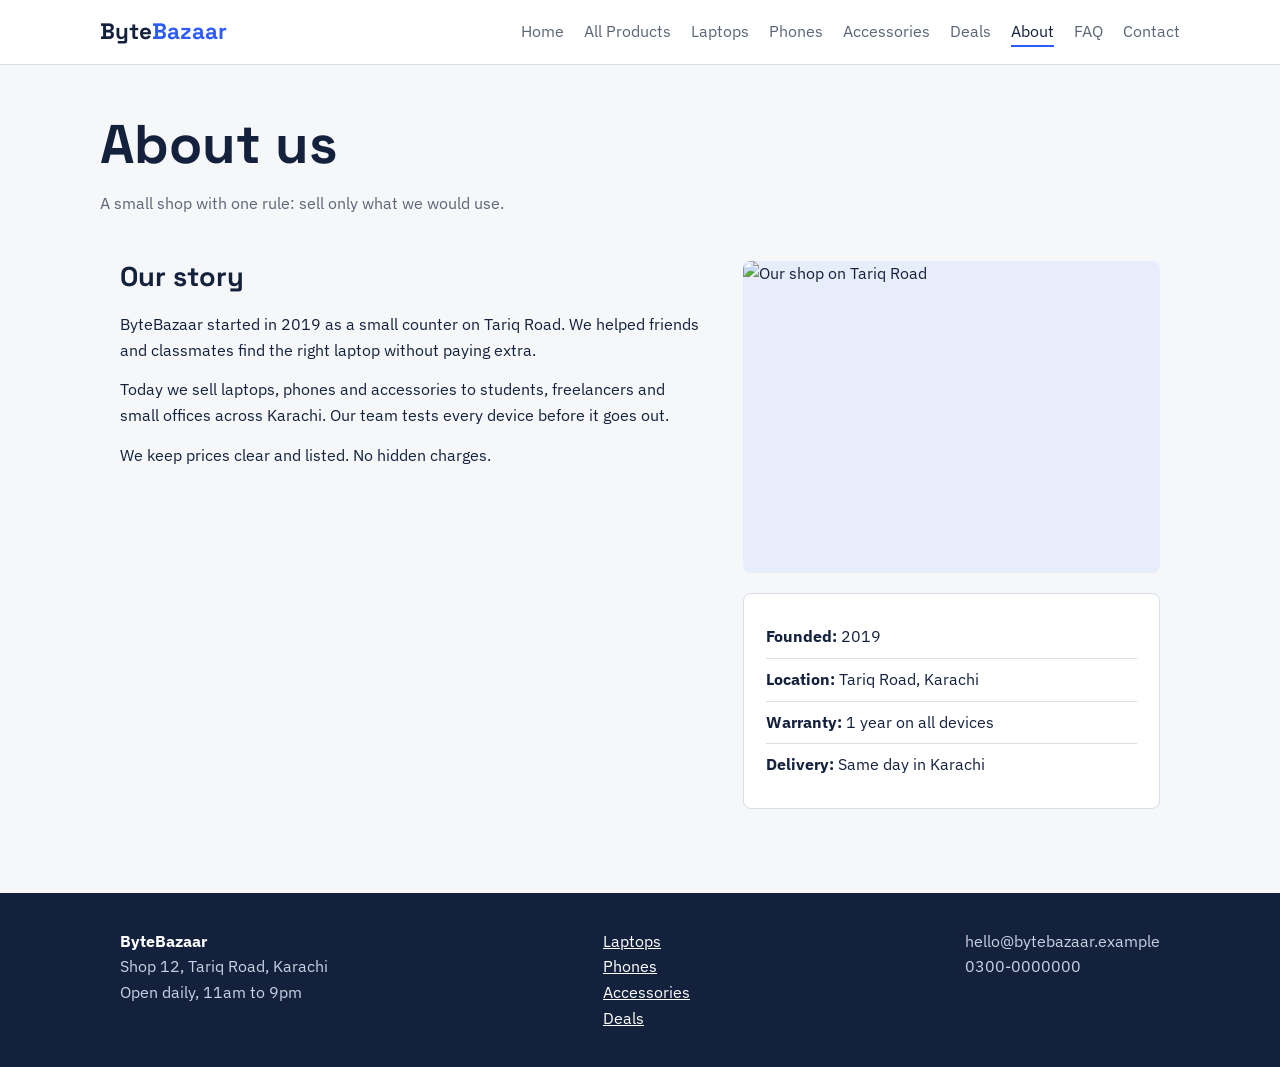
==== about.html @ e1d4a132 "Add files via upload" ====
<!DOCTYPE html>
<html lang="en">

<head>
    <meta charset="UTF-8">
    <meta name="viewport" content="width=device-width, initial-scale=1">
    <title>About | ByteBazaar</title>
    <meta name="description" content="ByteBazaar - laptops, phones and accessories in Karachi.">
    <link rel="preconnect" href="https://fonts.googleapis.com">
    <link
        href="https://fonts.googleapis.com/css2?family=IBM+Plex+Sans:wght@400;600&family=Space+Grotesk:wght@500;700&display=swap"
        rel="stylesheet">
    <link rel="stylesheet" href="style.css">
</head>

<body>
    <header>
        <div class="wrap nav">
            <a class="logo" href="index.html">Byte<span>Bazaar</span></a>
            <nav aria-label="Main">
                <ul>
                    <li><a href="index.html">Home</a></li>
                    <li><a href="products.html">All Products</a></li>
                    <li><a href="laptops.html">Laptops</a></li>
                    <li><a href="phones.html">Phones</a></li>
                    <li><a href="accessories.html">Accessories</a></li>
                    <li><a href="deals.html">Deals</a></li>
                    <li><a href="about.html" class="active" aria-current="page">About</a></li>
                    <li><a href="faq.html">FAQ</a></li>
                    <li><a href="contact.html">Contact</a></li>
                </ul>
            </nav>
        </div>
    </header>
    <main>
        <div class="wrap page-head">
            <h1>About us</h1>
            <p>A small shop with one rule: sell only what we would use.</p>
        </div>
        <section>
            <div class="wrap two">
                <div>
                    <h2>Our story</h2>
                    <p>ByteBazaar started in 2019 as a small counter on Tariq Road. We helped friends and classmates
                        find the right laptop without paying extra.</p>
                    <p>Today we sell laptops, phones and accessories to students, freelancers and small offices across
                        Karachi. Our team tests every device before it goes out.</p>
                    <p>We keep prices clear and listed. No hidden charges.</p>
                </div>
                <div><img class="about-img" src="images/Tariq road.jpeg" alt="Our shop on Tariq Road">
                    <ul class="facts">
                        <li><strong>Founded:</strong> 2019</li>
                        <li><strong>Location:</strong> Tariq Road, Karachi</li>
                        <li><strong>Warranty:</strong> 1 year on all devices</li>
                        <li><strong>Delivery:</strong> Same day in Karachi</li>
                    </ul>
                </div>
            </div>
        </section>
    </main>
    <footer>
        <div class="wrap foot">
            <div><strong style="color:#fff">ByteBazaar</strong>
                <p>Shop 12, Tariq Road, Karachi<br>Open daily, 11am to 9pm</p>
            </div>
            <ul>
                <li><a href="laptops.html">Laptops</a></li>
                <li><a href="phones.html">Phones</a></li>
                <li><a href="accessories.html">Accessories</a></li>
                <li><a href="deals.html">Deals</a></li>
            </ul>
            <div>
                <p>hello@bytebazaar.example<br>0300-0000000</p>
            </div>
        </div>
    </footer>
</body>

</html>
---- style.css ----
:root{--paper:#F6F7F9;--ink:#14213D;--blue:#2D5BFF;--tag:#FFD23F;--muted:#5B6577;--line:#D9DEE7;--tint:#E8EDFB}
*{box-sizing:border-box;margin:0}
body{font-family:'IBM Plex Sans',system-ui,sans-serif;background:var(--paper);color:var(--ink);line-height:1.6}
h1,h2,h3{font-family:'Space Grotesk',system-ui,sans-serif;line-height:1.15}
h1{font-size:clamp(2rem,5vw,3.4rem);margin-bottom:16px}
h2{font-size:1.7rem;margin-bottom:20px}
h3{font-size:1.1rem}
p{max-width:65ch}
.wrap{max-width:1080px;margin:0 auto;padding:0 20px}
:focus-visible{outline:3px solid var(--blue);outline-offset:2px}

header{background:#fff;border-bottom:1px solid var(--line);position:sticky;top:0;z-index:5}
.nav{display:flex;flex-wrap:wrap;align-items:center;justify-content:space-between;gap:8px 28px;padding:14px 0}
.logo{font-family:'Space Grotesk',system-ui,sans-serif;font-weight:700;font-size:1.4rem;text-decoration:none;color:var(--ink)}
.logo span{color:var(--blue)}
nav ul{list-style:none;display:flex;flex-wrap:wrap;gap:4px 20px;padding:0}
nav a{text-decoration:none;color:var(--muted);padding:4px 0;border-bottom:2px solid transparent}
nav a:hover,nav a.active{color:var(--ink);border-color:var(--blue)}

.hero{display:grid;grid-template-columns:1.2fr 1fr;gap:40px;align-items:center;padding:64px 0}
.hero p{color:var(--muted);margin-bottom:24px;font-size:1.1rem}
.tags{display:flex;flex-direction:column;gap:12px}
.tag{background:var(--tag);padding:14px 20px;border-radius:4px 16px 16px 4px;display:flex;justify-content:space-between;gap:16px;font-weight:600}
.tag:nth-child(2){margin-left:28px}
.tag:nth-child(3){margin-left:56px}

.btn{display:inline-block;background:var(--blue);color:#fff;padding:10px 20px;border-radius:6px;text-decoration:none;font-weight:600;border:2px solid var(--blue)}
.btn:hover{background:var(--ink);border-color:var(--ink)}
.btn.alt{background:transparent;color:var(--ink);border-color:var(--ink);margin-left:8px}
.btn.alt:hover{background:var(--ink);color:#fff}

section{padding:36px 0}
.page-head{padding:48px 0 8px}
.page-head p{color:var(--muted)}
.grid{display:grid;grid-template-columns:repeat(auto-fill,minmax(235px,1fr));gap:20px}
.item{background:#fff;border:1px solid var(--line);border-radius:8px;overflow:hidden;display:flex;flex-direction:column}
.pic{background:var(--tint);aspect-ratio:4/3;overflow:hidden}
.pic img{width:100%;height:100%;object-fit:cover;display:block}
.hero-img,.about-img{width:100%;object-fit:cover;border-radius:8px;background:var(--tint);display:block}
.hero-img{aspect-ratio:16/10;margin-bottom:16px}
.about-img{aspect-ratio:4/3;margin-bottom:20px}
.cat img{width:100%;aspect-ratio:3/2;object-fit:cover;border-radius:6px;margin-bottom:14px;background:rgba(255,255,255,.15);display:block}
.item .body{padding:16px;display:flex;flex-direction:column;gap:6px;flex:1}
.specs{color:var(--muted);font-size:.9rem}
.price{font-family:'Space Grotesk',system-ui,sans-serif;font-weight:700;font-size:1.25rem}
.was{color:var(--muted);text-decoration:line-through;font-weight:400;font-size:.95rem;margin-left:6px}
.save{background:var(--tag);font-size:.8rem;font-weight:600;padding:2px 8px;border-radius:4px;align-self:flex-start}
.item .btn{margin-top:auto;text-align:center}

.cats{display:grid;grid-template-columns:repeat(auto-fit,minmax(200px,1fr));gap:20px}
.cat{background:var(--ink);color:#fff;text-decoration:none;padding:28px 22px;border-radius:8px;display:block}
.cat:hover{background:var(--blue)}
.cat .big{font-size:2.4rem;display:block}
.cat p{color:#C9D1E3;font-size:.95rem}

.points{display:grid;grid-template-columns:repeat(auto-fit,minmax(240px,1fr));gap:28px}
.points p{color:var(--muted)}

.two{display:grid;grid-template-columns:1.4fr 1fr;gap:40px}
.two p{margin-bottom:14px}
.facts{background:#fff;border:1px solid var(--line);border-radius:8px;padding:22px;list-style:none}
.facts li{padding:8px 0;border-bottom:1px solid var(--line)}
.facts li:last-child{border:0}

details{background:#fff;border:1px solid var(--line);border-radius:8px;padding:16px 20px;margin-bottom:12px}
summary{font-weight:600;cursor:pointer}
details p{margin-top:10px;color:var(--muted)}

form{background:#fff;border:1px solid var(--line);border-radius:8px;padding:24px;display:grid;gap:14px}
label{font-weight:600;display:grid;gap:6px}
input,select,textarea{font:inherit;padding:10px;border:1px solid var(--line);border-radius:6px;background:var(--paper)}
button{font:inherit;cursor:pointer}
.contact-grid{display:grid;grid-template-columns:1.3fr 1fr;gap:40px}

footer{background:var(--ink);color:#C9D1E3;margin-top:48px;padding:36px 0}
.foot{display:flex;flex-wrap:wrap;justify-content:space-between;gap:24px}
footer a{color:#fff}
footer ul{list-style:none;padding:0}

@media (max-width:760px){
.hero,.two,.contact-grid{grid-template-columns:1fr}
.tag:nth-child(n){margin-left:0}
.btn.alt{margin-left:0;margin-top:10px}
}
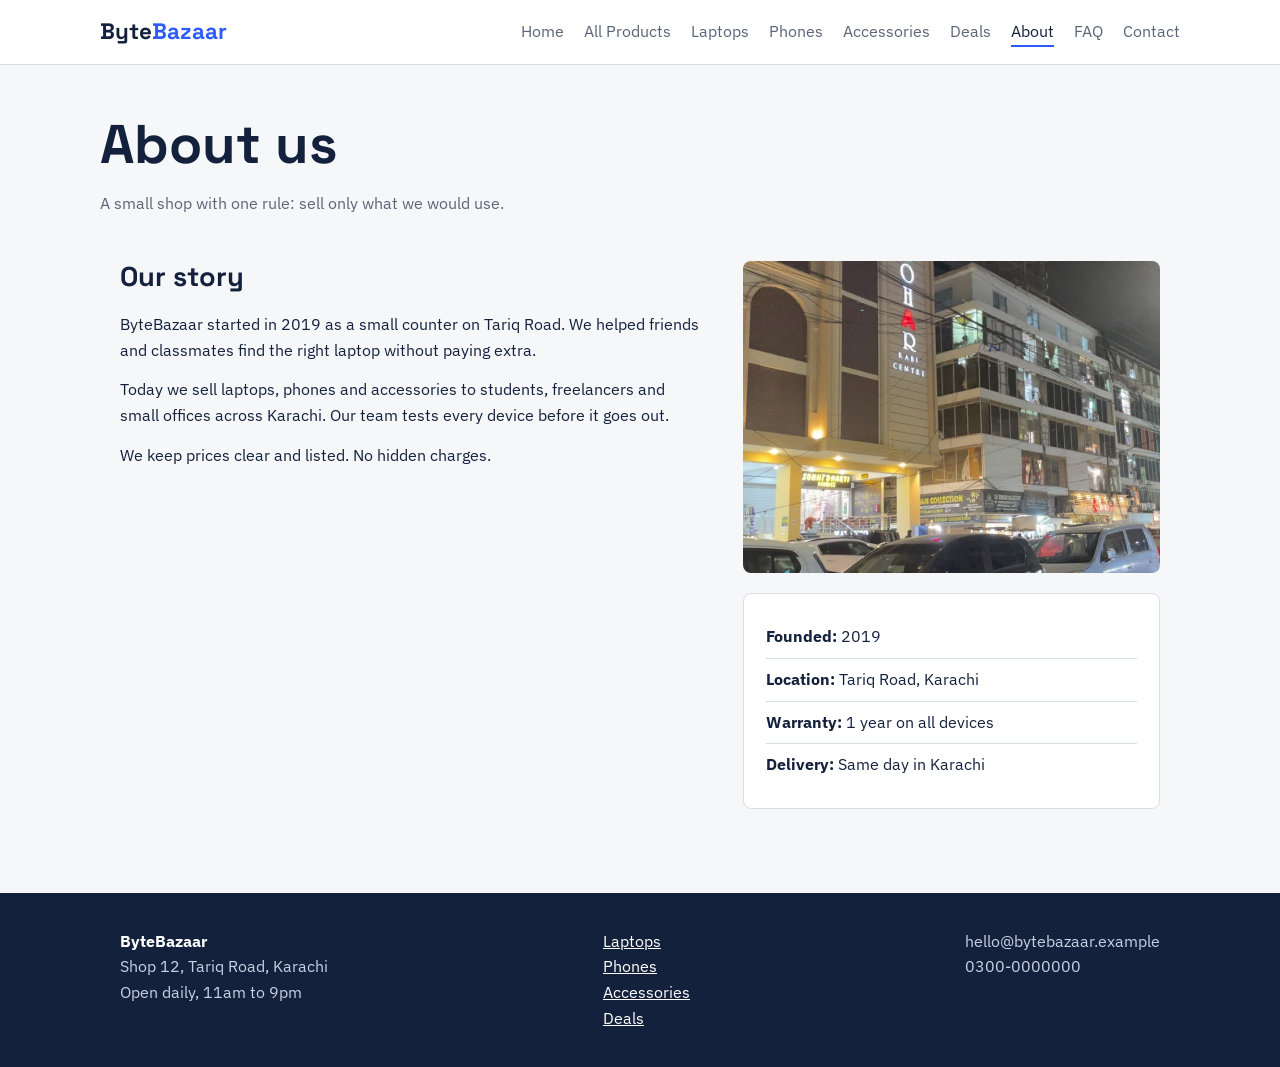
==== commit 584c7c37: "about.html" ====
--- a/about.html
+++ b/about.html
@@ -47,7 +47,7 @@
                         Karachi. Our team tests every device before it goes out.</p>
                     <p>We keep prices clear and listed. No hidden charges.</p>
                 </div>
-                <div><img class="about-img" src="images/Tariq road.jpeg" alt="Our shop on Tariq Road">
+                <div><img class="about-img" src="Tariq road.jpeg" alt="Our shop on Tariq Road">
                     <ul class="facts">
                         <li><strong>Founded:</strong> 2019</li>
                         <li><strong>Location:</strong> Tariq Road, Karachi</li>
@@ -76,4 +76,4 @@
     </footer>
 </body>
 
-</html>+</html>
